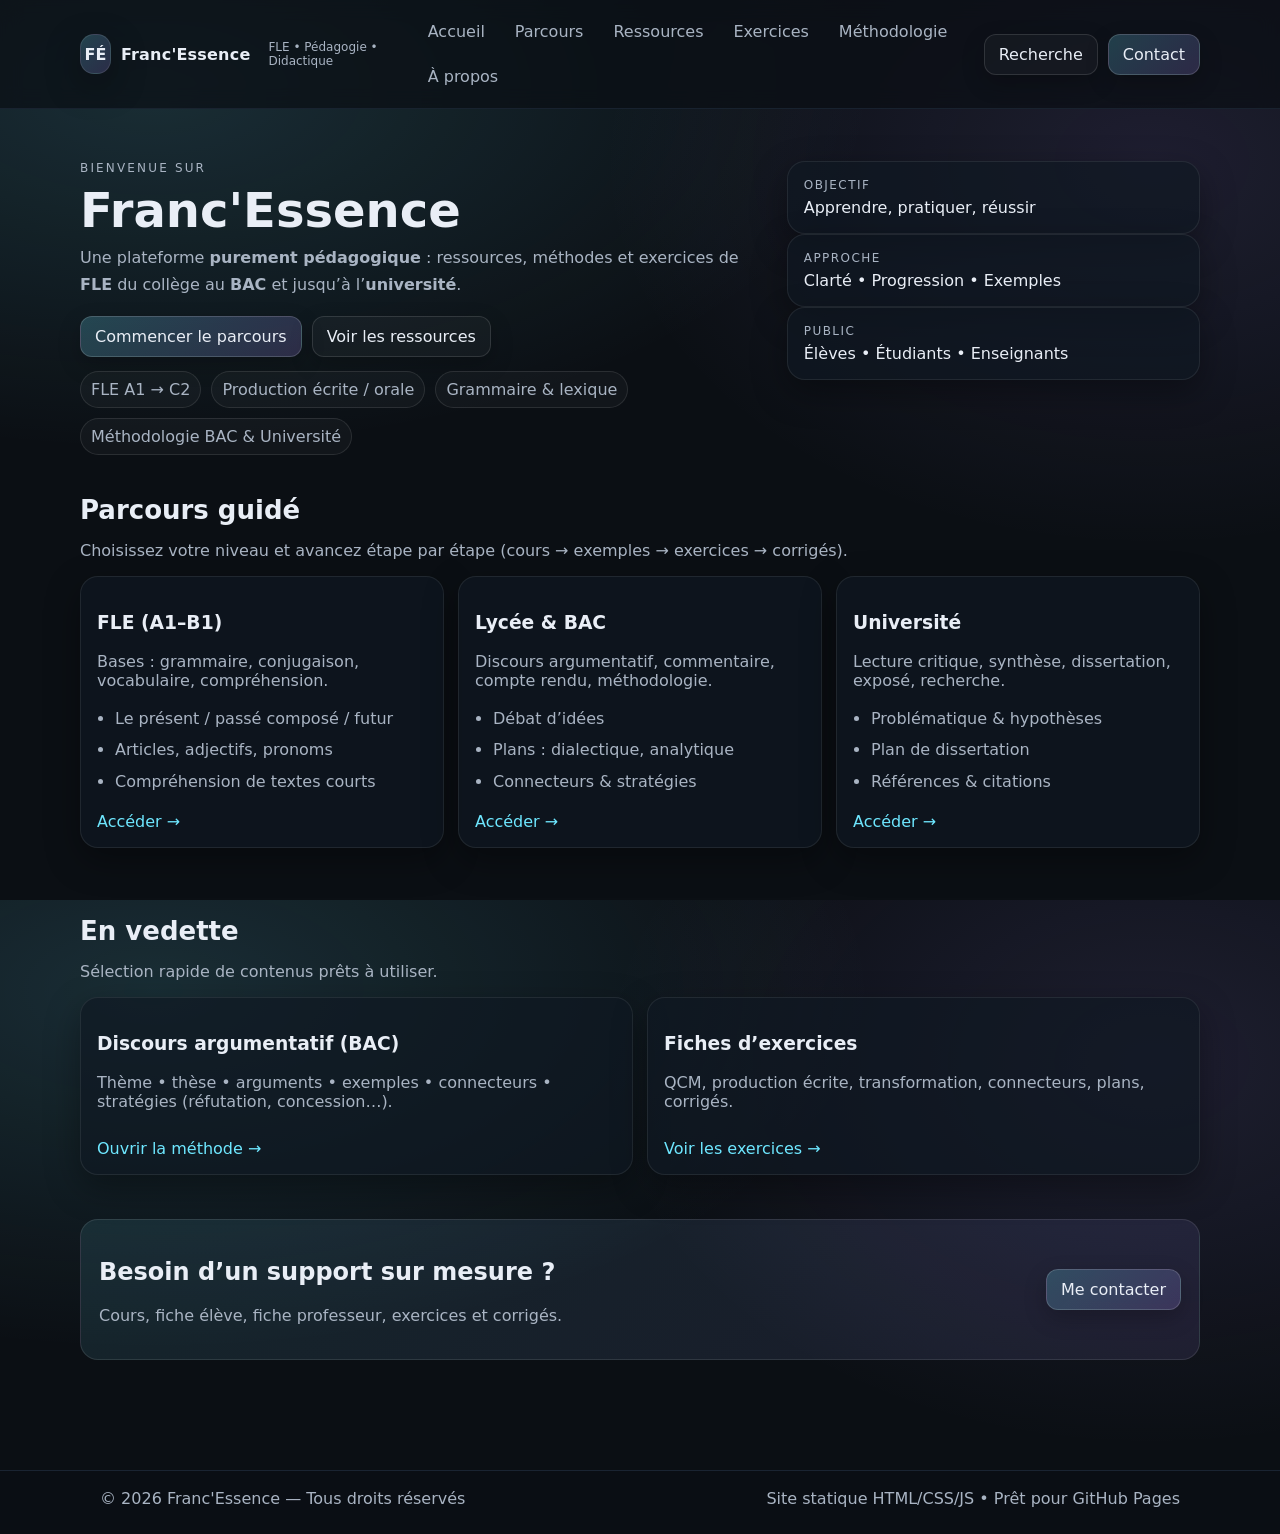
==== index.html @ eefc2ec2 "Add files via upload" ====
<!doctype html>
<html lang="fr">
<head>
  <meta charset="utf-8" />
  <meta name="viewport" content="width=device-width, initial-scale=1" />
  <title>Franc'Essence</title>
  <meta name="description" content="Franc'Essence — Ressources pédagogiques et didactiques de FLE du collège au BAC et jusqu’à l’université." />
  <link rel="stylesheet" href="styles.css" />

</head>
<body>
<a class="skip" href="#main">Aller au contenu</a>

<header class="header">
  <div class="container header__inner">
    <a class="brand" href="index.html" aria-label="Franc'Essence accueil">
      <span class="brand__logo" aria-hidden="true">FÉ</span>
      <span class="brand__name">Franc'Essence</span>
      <span class="brand__tag">FLE • Pédagogie • Didactique</span>
    </a>

    <nav class="nav" aria-label="Navigation principale">
      <a href="index.html">Accueil</a>
      <a href="parcours.html">Parcours</a>
      <a href="ressources.html">Ressources</a>
      <a href="exercices.html">Exercices</a>
      <a href="methodologie.html">Méthodologie</a>
      <a href="apropos.html">À propos</a>
    </nav>

    <div class="actions">
      <a class="btn btn--ghost" href="recherche.html">Recherche</a>
      <a class="btn btn--primary" href="contact.html">Contact</a>
    </div>
  </div>
</header>


<main id="main" class="container main">
  <section class="hero">
    <div class="hero__left">
      <p class="kicker">Bienvenue sur</p>
      <h1 class="hero__title">Franc'Essence</h1>
      <p class="hero__subtitle">
        Une plateforme <strong>purement pédagogique</strong> : ressources, méthodes et exercices de <strong>FLE</strong>
        du collège au <strong>BAC</strong> et jusqu’à l’<strong>université</strong>.
      </p>

      <div class="hero__buttons">
        <a class="btn btn--primary" href="parcours.html">Commencer le parcours</a>
        <a class="btn btn--ghost" href="ressources.html">Voir les ressources</a>
      </div>

      <div class="chips">
        <span class="chip">FLE A1 → C2</span>
        <span class="chip">Production écrite / orale</span>
        <span class="chip">Grammaire & lexique</span>
        <span class="chip">Méthodologie BAC & Université</span>
      </div>
    </div>

    <div class="hero__right" aria-hidden="true">
      <div class="card stat">
        <div class="stat__k">Objectif</div>
        <div class="stat__v">Apprendre, pratiquer, réussir</div>
      </div>
      <div class="card stat">
        <div class="stat__k">Approche</div>
        <div class="stat__v">Clarté • Progression • Exemples</div>
      </div>
      <div class="card stat">
        <div class="stat__k">Public</div>
        <div class="stat__v">Élèves • Étudiants • Enseignants</div>
      </div>
    </div>
  </section>

  <section class="section">
    <div class="section__head">
      <h2>Parcours guidé</h2>
      <p class="muted">Choisissez votre niveau et avancez étape par étape (cours → exemples → exercices → corrigés).</p>
    </div>

    <div class="grid grid--3">
      <article class="card">
        <h3>FLE (A1–B1)</h3>
        <p class="muted">Bases : grammaire, conjugaison, vocabulaire, compréhension.</p>
        <ul class="list">
          <li>Le présent / passé composé / futur</li>
          <li>Articles, adjectifs, pronoms</li>
          <li>Compréhension de textes courts</li>
        </ul>
        <a class="link" href="parcours.html#fle">Accéder →</a>
      </article>

      <article class="card">
        <h3>Lycée & BAC</h3>
        <p class="muted">Discours argumentatif, commentaire, compte rendu, méthodologie.</p>
        <ul class="list">
          <li>Débat d’idées</li>
          <li>Plans : dialectique, analytique</li>
          <li>Connecteurs & stratégies</li>
        </ul>
        <a class="link" href="parcours.html#bac">Accéder →</a>
      </article>

      <article class="card">
        <h3>Université</h3>
        <p class="muted">Lecture critique, synthèse, dissertation, exposé, recherche.</p>
        <ul class="list">
          <li>Problématique & hypothèses</li>
          <li>Plan de dissertation</li>
          <li>Références & citations</li>
        </ul>
        <a class="link" href="parcours.html#univ">Accéder →</a>
      </article>
    </div>
  </section>

  <section class="section">
    <div class="section__head">
      <h2>En vedette</h2>
      <p class="muted">Sélection rapide de contenus prêts à utiliser.</p>
    </div>

    <div class="grid grid--2">
      <article class="card">
        <h3>Discours argumentatif (BAC)</h3>
        <p class="muted">Thème • thèse • arguments • exemples • connecteurs • stratégies (réfutation, concession…).</p>
        <a class="link" href="methodologie.html#argumentation">Ouvrir la méthode →</a>
      </article>
      <article class="card">
        <h3>Fiches d’exercices</h3>
        <p class="muted">QCM, production écrite, transformation, connecteurs, plans, corrigés.</p>
        <a class="link" href="exercices.html">Voir les exercices →</a>
      </article>
    </div>
  </section>

  <section class="cta">
    <div class="cta__inner">
      <div>
        <h2>Besoin d’un support sur mesure ?</h2>
        <p class="muted">Cours, fiche élève, fiche professeur, exercices et corrigés.</p>
      </div>
      <a class="btn btn--primary" href="contact.html">Me contacter</a>
    </div>
  </section>
</main>


<footer class="footer">
  <div class="container footer__inner">
    <div class="muted">© <span id="year"></span> Franc'Essence — Tous droits réservés</div>
    <div class="muted">Site statique HTML/CSS/JS • Prêt pour GitHub Pages</div>
  </div>
</footer>
<script src="script.js"></script>

</body>
</html>
---- styles.css ----
/* Franc'Essence — clean educational static site */
:root{
  --bg:#0b0f14;
  --card: rgba(16,24,35,.68);
  --text:#e9eef6;
  --muted:#a9b4c3;
  --line:#1f2a3a;
  --accent:#6ee7ff;
  --accent2:#a78bfa;
  --shadow: 0 12px 34px rgba(0,0,0,.35);
  --radius: 18px;
}

*{box-sizing:border-box}
html,body{height:100%}
body{
  margin:0;
  font-family: system-ui, -apple-system, Segoe UI, Roboto, Arial, sans-serif;
  background:
    radial-gradient(1200px 600px at 12% 10%, rgba(110,231,255,.14), transparent 60%),
    radial-gradient(1000px 700px at 90% 18%, rgba(167,139,250,.12), transparent 55%),
    var(--bg);
  color:var(--text);
}
a{color:inherit}
.container{max-width:1120px; margin:0 auto; padding:0 20px}
.skip{position:absolute; left:-999px; top:auto; width:1px; height:1px; overflow:hidden}
.skip:focus{left:20px; top:20px; width:auto; height:auto; padding:10px 12px; background:#000; border-radius:10px}

.header{
  position:sticky; top:0; z-index:20;
  background: rgba(11,15,20,.70);
  backdrop-filter: blur(10px);
  border-bottom: 1px solid rgba(31,42,58,.70);
}
.header__inner{display:flex; align-items:center; justify-content:space-between; gap:14px; padding:14px 0}

.brand{display:flex; align-items:center; gap:10px; text-decoration:none}
.brand__logo{
  width:40px; height:40px; border-radius:14px;
  display:grid; place-items:center;
  background: linear-gradient(135deg, rgba(110,231,255,.22), rgba(167,139,250,.20));
  border:1px solid rgba(255,255,255,.10);
  box-shadow: var(--shadow);
  font-weight:800;
}
.brand__name{font-weight:800; letter-spacing:.2px}
.brand__tag{color:var(--muted); font-size:12px; margin-left:8px}

.nav{display:flex; gap:10px; flex-wrap:wrap}
.nav a{
  color:var(--muted);
  text-decoration:none;
  padding:8px 10px;
  border-radius:999px;
}
.nav a:hover{color:var(--text); background:rgba(255,255,255,.06)}

.actions{display:flex; gap:10px; align-items:center}

.btn{
  display:inline-flex; align-items:center; justify-content:center;
  padding:10px 14px;
  border-radius:12px;
  border:1px solid rgba(255,255,255,.12);
  background: rgba(255,255,255,.06);
  color:var(--text);
  text-decoration:none;
  cursor:pointer;
  box-shadow: 0 8px 22px rgba(0,0,0,.22);
  transition: transform .12s ease;
}
.btn--primary{
  background: linear-gradient(135deg, rgba(110,231,255,.22), rgba(167,139,250,.20));
  border-color: rgba(255,255,255,.16);
}
.btn--ghost{background: rgba(255,255,255,.03)}
.btn:hover{transform: translateY(-1px)}

.main{padding: 26px 0 70px}

.kicker{color:var(--muted); text-transform:uppercase; letter-spacing:.18em; font-size:12px; margin:0 0 10px}
.hero{
  display:grid;
  grid-template-columns: 1.25fr .75fr;
  gap:18px;
  padding: 26px 0 6px;
}
.hero__title{font-size:48px; line-height:1.05; margin:0 0 10px}
.hero__subtitle{color:var(--muted); font-size:16px; line-height:1.65; margin:0}
.hero__buttons{display:flex; gap:10px; flex-wrap:wrap; margin-top:18px}

.chips{display:flex; gap:10px; flex-wrap:wrap; margin-top:14px}
.chip{
  display:inline-flex;
  padding:8px 10px;
  border-radius:999px;
  border:1px solid rgba(255,255,255,.10);
  background: rgba(255,255,255,.03);
  color:var(--muted);
}

.card{
  background: var(--card);
  border:1px solid rgba(255,255,255,.08);
  border-radius: var(--radius);
  padding:16px;
  box-shadow: var(--shadow);
}
.stat__k{color:var(--muted); font-size:12px; text-transform:uppercase; letter-spacing:.12em}
.stat__v{margin-top:6px; font-size:16px}

.section{padding: 34px 0}
.section__head h1, .section__head h2{margin:0 0 6px}
.section__head h1{font-size:34px}
.section__head h2{font-size:26px}
.muted{color:var(--muted)}
.big{font-size:18px}
.small{font-size:12px}

.grid{display:grid; gap:14px}
.grid--2{grid-template-columns: repeat(2, minmax(0,1fr))}
.grid--3{grid-template-columns: repeat(3, minmax(0,1fr))}

.list{margin:10px 0 0; padding-left:18px; color:var(--muted); line-height:1.6}
.list li{margin:6px 0}

.link{
  display:inline-flex; margin-top:12px;
  color: var(--accent);
  text-decoration:none;
}
.link:hover{color:var(--text)}

.cta{padding: 10px 0 40px}
.cta__inner{
  display:flex; justify-content:space-between; align-items:center; gap:14px;
  padding:18px;
  border-radius: var(--radius);
  border:1px solid rgba(255,255,255,.10);
  background: linear-gradient(135deg, rgba(110,231,255,.10), rgba(167,139,250,.10));
}

.form label{display:grid; gap:6px; margin:10px 0; color:var(--muted)}
input, textarea{
  width:100%;
  padding:11px 12px;
  border-radius:12px;
  border:1px solid rgba(255,255,255,.12);
  background: rgba(0,0,0,.15);
  color:var(--text);
  outline:none;
}
input:focus, textarea:focus{border-color: rgba(110,231,255,.55)}
pre.canevas{
  white-space: pre-wrap;
  background: rgba(0,0,0,.18);
  border:1px solid rgba(255,255,255,.08);
  border-radius: 14px;
  padding:14px;
  color: #d7deea;
  line-height:1.55;
  overflow:auto;
}
.tabs{display:flex; gap:10px; flex-wrap:wrap}
.tab{
  padding:9px 12px;
  border-radius:999px;
  border:1px solid rgba(255,255,255,.10);
  background: rgba(255,255,255,.03);
  color: var(--muted);
  text-decoration:none;
}
.tab:hover{color: var(--text); background: rgba(255,255,255,.06)}
.toc a{color: var(--accent)}
.search{display:grid; gap:8px}
.results{margin-top:12px; line-height:1.6}

.footer{
  border-top:1px solid rgba(31,42,58,.80);
  background: rgba(11,15,20,.45);
  padding:18px 0 26px;
}
.footer__inner{display:flex; justify-content:space-between; gap:10px; flex-wrap:wrap}

@media (max-width: 920px){
  .hero{grid-template-columns:1fr}
  .grid--3{grid-template-columns:1fr}
}
@media (max-width: 760px){
  .grid--2{grid-template-columns:1fr}
  .nav{display:none}
  .brand__tag{display:none}
}
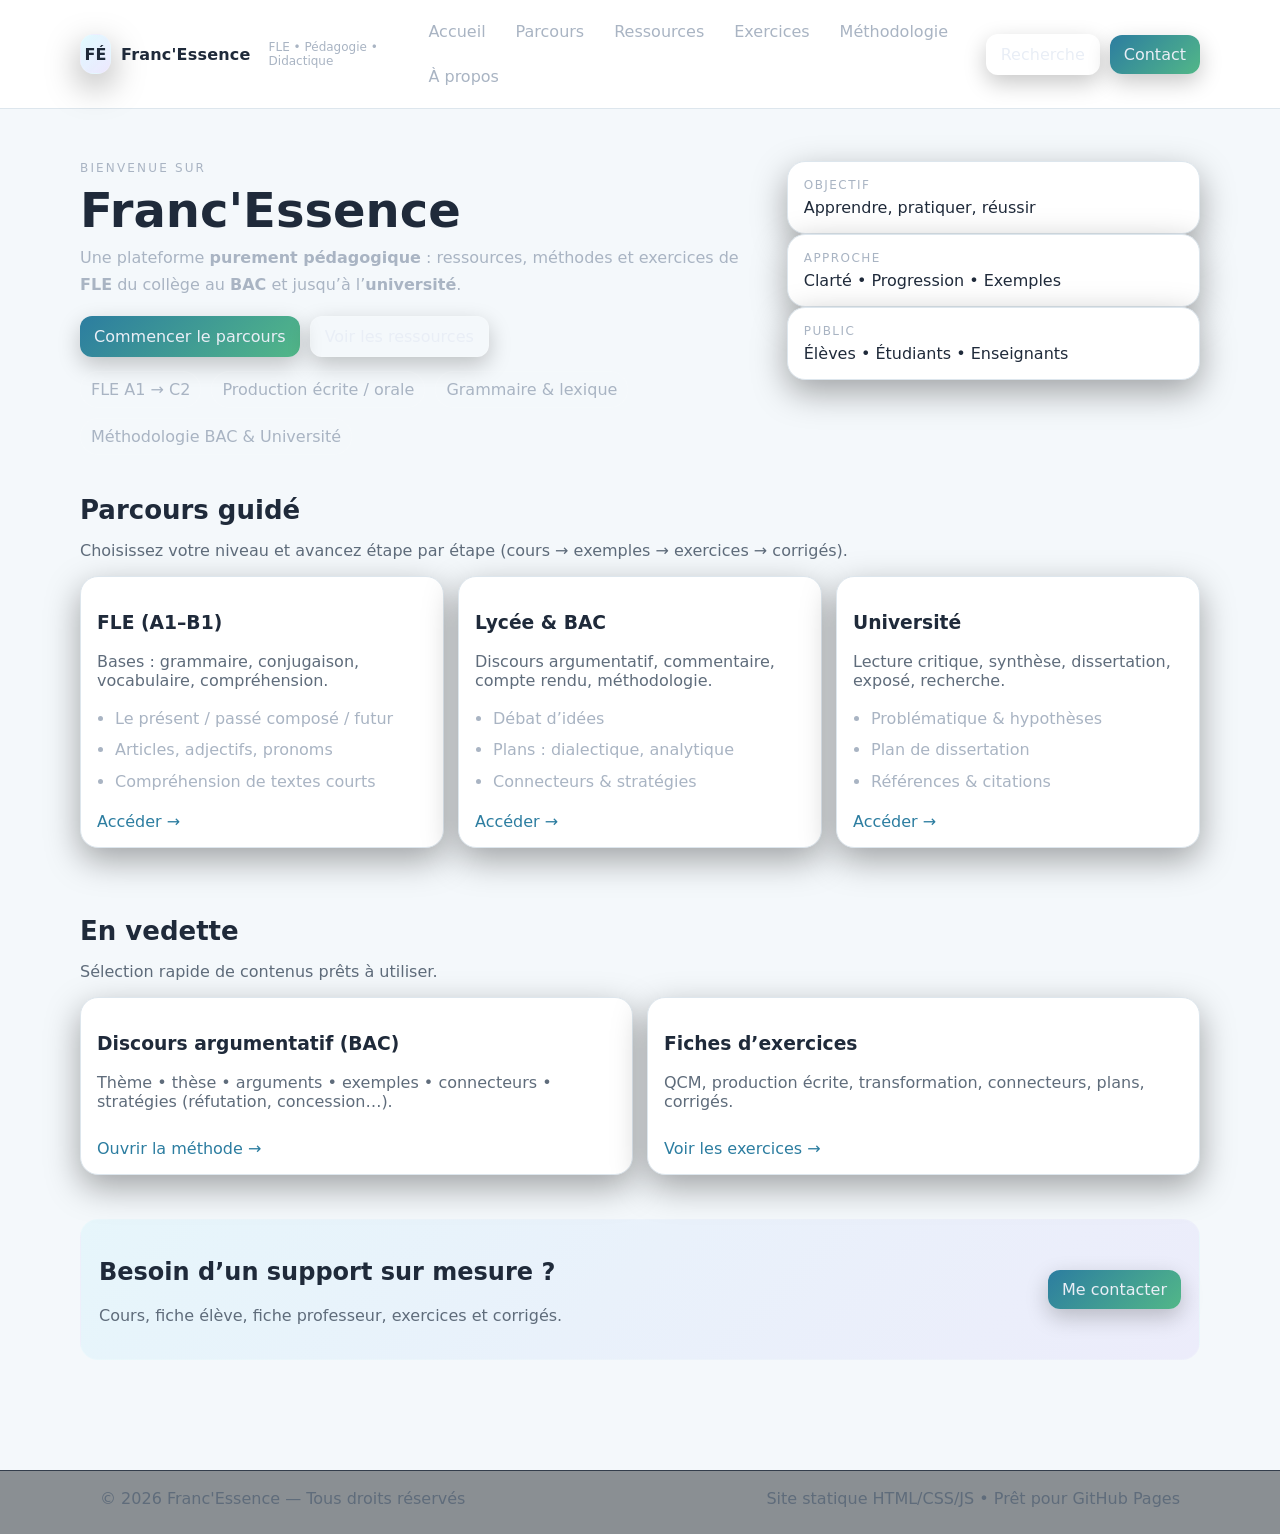
==== commit fe73d065: "Update index.html" ====
--- a/index.html
+++ b/index.html
@@ -1,11 +1,31 @@
 <!doctype html>
-<html lang="fr">
+<html lang="fr"><style>
+body{
+  background:#f4f8fb;
+  color:#1f2a3a;
+}
+.header{
+  background:#ffffff;
+  border-bottom:1px solid #dde6ed;
+}
+.card{
+  background:#ffffff;
+  border:1px solid #dde6ed;
+}
+.link{
+  color:#2c7da0;
+}
+.btn--primary{
+  background:linear-gradient(135deg,#2c7da0,#52b788);
+}
+</style>
 <head>
   <meta charset="utf-8" />
   <meta name="viewport" content="width=device-width, initial-scale=1" />
   <title>Franc'Essence</title>
   <meta name="description" content="Franc'Essence — Ressources pédagogiques et didactiques de FLE du collège au BAC et jusqu’à l’université." />
   <link rel="stylesheet" href="styles.css" />
+  <link rel="stylesheet" href="override.css" />
 
 </head>
 <body>
--- a/override.css
+++ b/override.css
@@ -0,0 +1,19 @@
+/* Franc'Essence — surcouche claire */
+body{
+  background:#f4f8fb !important;
+  color:#1f2a3a !important;
+}
+.header{
+  background:#ffffff !important;
+  border-bottom:1px solid #dde6ed !important;
+}
+.card{
+  background:#ffffff !important;
+  border:1px solid #dde6ed !important;
+}
+.muted{ color:#5f6c7b !important; }
+.link{ color:#2c7da0 !important; }
+.btn--primary{
+  background:linear-gradient(135deg,#2c7da0,#52b788) !important;
+  border:none !important;
+}
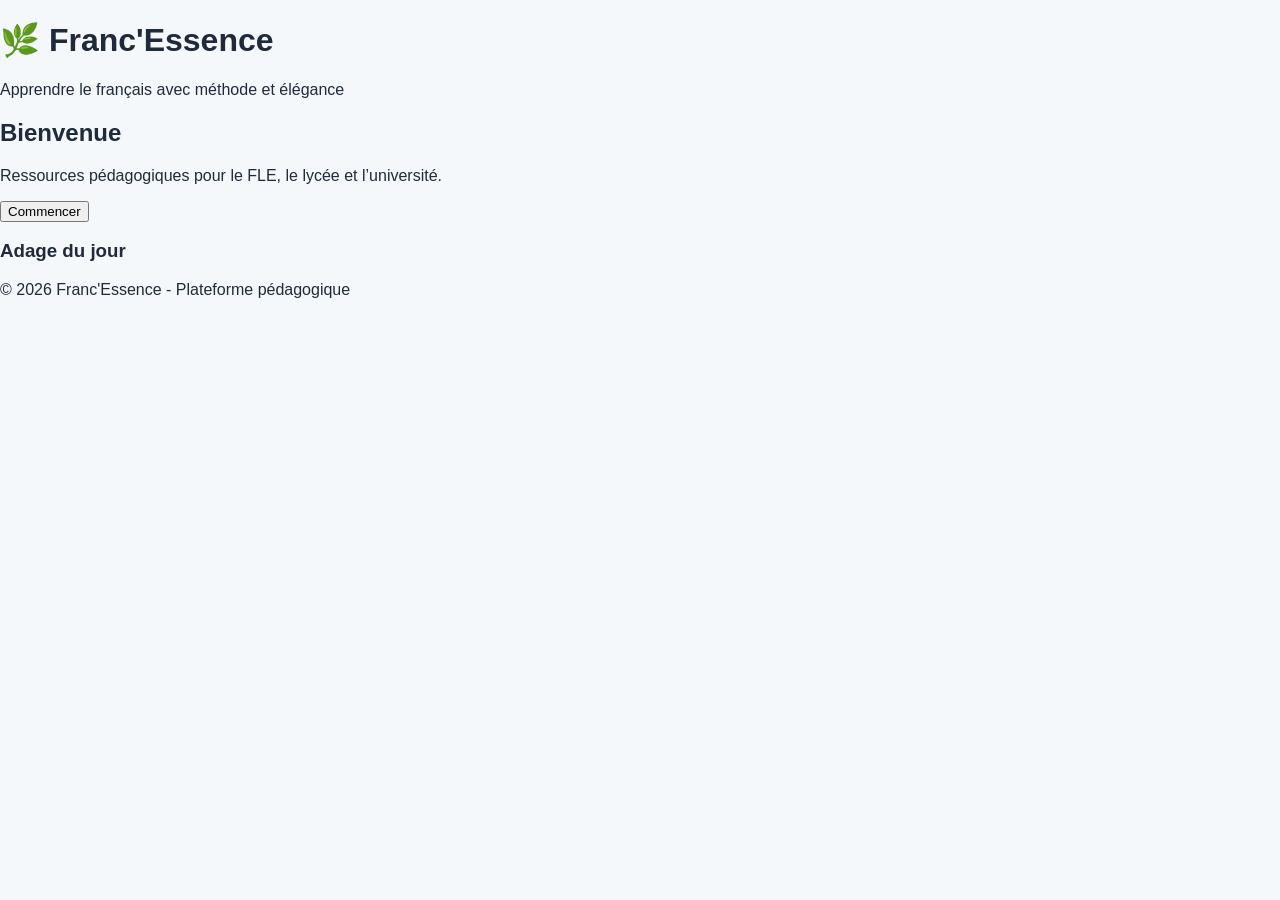
==== commit 421c753f: "Update index.html" ====
--- a/index.html
+++ b/index.html
@@ -1,181 +1,34 @@
-<!doctype html>
-<html lang="fr"><style>
-body{
-  background:#f4f8fb;
-  color:#1f2a3a;
-}
-.header{
-  background:#ffffff;
-  border-bottom:1px solid #dde6ed;
-}
-.card{
-  background:#ffffff;
-  border:1px solid #dde6ed;
-}
-.link{
-  color:#2c7da0;
-}
-.btn--primary{
-  background:linear-gradient(135deg,#2c7da0,#52b788);
-}
-</style>
+<!DOCTYPE html>
+<html lang="fr">
 <head>
-  <meta charset="utf-8" />
-  <meta name="viewport" content="width=device-width, initial-scale=1" />
-  <title>Franc'Essence</title>
-  <meta name="description" content="Franc'Essence — Ressources pédagogiques et didactiques de FLE du collège au BAC et jusqu’à l’université." />
-  <link rel="stylesheet" href="styles.css" />
-  <link rel="stylesheet" href="override.css" />
+<meta charset="UTF-8">
+<meta name="viewport" content="width=device-width, initial-scale=1.0">
+<title>Franc'Essence</title>
+<link rel="stylesheet" href="styles.css">
+</head>
 
-</head>
 <body>
-<a class="skip" href="#main">Aller au contenu</a>
 
-<header class="header">
-  <div class="container header__inner">
-    <a class="brand" href="index.html" aria-label="Franc'Essence accueil">
-      <span class="brand__logo" aria-hidden="true">FÉ</span>
-      <span class="brand__name">Franc'Essence</span>
-      <span class="brand__tag">FLE • Pédagogie • Didactique</span>
-    </a>
-
-    <nav class="nav" aria-label="Navigation principale">
-      <a href="index.html">Accueil</a>
-      <a href="parcours.html">Parcours</a>
-      <a href="ressources.html">Ressources</a>
-      <a href="exercices.html">Exercices</a>
-      <a href="methodologie.html">Méthodologie</a>
-      <a href="apropos.html">À propos</a>
-    </nav>
-
-    <div class="actions">
-      <a class="btn btn--ghost" href="recherche.html">Recherche</a>
-      <a class="btn btn--primary" href="contact.html">Contact</a>
-    </div>
-  </div>
+<header>
+    <h1>🌿 Franc'Essence</h1>
+    <p class="slogan">Apprendre le français avec méthode et élégance</p>
 </header>
 
+<section class="hero">
+    <h2>Bienvenue</h2>
+    <p>Ressources pédagogiques pour le FLE, le lycée et l’université.</p>
+    <button>Commencer</button>
+</section>
 
-<main id="main" class="container main">
-  <section class="hero">
-    <div class="hero__left">
-      <p class="kicker">Bienvenue sur</p>
-      <h1 class="hero__title">Franc'Essence</h1>
-      <p class="hero__subtitle">
-        Une plateforme <strong>purement pédagogique</strong> : ressources, méthodes et exercices de <strong>FLE</strong>
-        du collège au <strong>BAC</strong> et jusqu’à l’<strong>université</strong>.
-      </p>
+<section class="adage">
+    <h3>Adage du jour</h3>
+    <p id="quote"></p>
+</section>
 
-      <div class="hero__buttons">
-        <a class="btn btn--primary" href="parcours.html">Commencer le parcours</a>
-        <a class="btn btn--ghost" href="ressources.html">Voir les ressources</a>
-      </div>
+<footer>
+    <p>© 2026 Franc'Essence - Plateforme pédagogique</p>
+</footer>
 
-      <div class="chips">
-        <span class="chip">FLE A1 → C2</span>
-        <span class="chip">Production écrite / orale</span>
-        <span class="chip">Grammaire & lexique</span>
-        <span class="chip">Méthodologie BAC & Université</span>
-      </div>
-    </div>
-
-    <div class="hero__right" aria-hidden="true">
-      <div class="card stat">
-        <div class="stat__k">Objectif</div>
-        <div class="stat__v">Apprendre, pratiquer, réussir</div>
-      </div>
-      <div class="card stat">
-        <div class="stat__k">Approche</div>
-        <div class="stat__v">Clarté • Progression • Exemples</div>
-      </div>
-      <div class="card stat">
-        <div class="stat__k">Public</div>
-        <div class="stat__v">Élèves • Étudiants • Enseignants</div>
-      </div>
-    </div>
-  </section>
-
-  <section class="section">
-    <div class="section__head">
-      <h2>Parcours guidé</h2>
-      <p class="muted">Choisissez votre niveau et avancez étape par étape (cours → exemples → exercices → corrigés).</p>
-    </div>
-
-    <div class="grid grid--3">
-      <article class="card">
-        <h3>FLE (A1–B1)</h3>
-        <p class="muted">Bases : grammaire, conjugaison, vocabulaire, compréhension.</p>
-        <ul class="list">
-          <li>Le présent / passé composé / futur</li>
-          <li>Articles, adjectifs, pronoms</li>
-          <li>Compréhension de textes courts</li>
-        </ul>
-        <a class="link" href="parcours.html#fle">Accéder →</a>
-      </article>
-
-      <article class="card">
-        <h3>Lycée & BAC</h3>
-        <p class="muted">Discours argumentatif, commentaire, compte rendu, méthodologie.</p>
-        <ul class="list">
-          <li>Débat d’idées</li>
-          <li>Plans : dialectique, analytique</li>
-          <li>Connecteurs & stratégies</li>
-        </ul>
-        <a class="link" href="parcours.html#bac">Accéder →</a>
-      </article>
-
-      <article class="card">
-        <h3>Université</h3>
-        <p class="muted">Lecture critique, synthèse, dissertation, exposé, recherche.</p>
-        <ul class="list">
-          <li>Problématique & hypothèses</li>
-          <li>Plan de dissertation</li>
-          <li>Références & citations</li>
-        </ul>
-        <a class="link" href="parcours.html#univ">Accéder →</a>
-      </article>
-    </div>
-  </section>
-
-  <section class="section">
-    <div class="section__head">
-      <h2>En vedette</h2>
-      <p class="muted">Sélection rapide de contenus prêts à utiliser.</p>
-    </div>
-
-    <div class="grid grid--2">
-      <article class="card">
-        <h3>Discours argumentatif (BAC)</h3>
-        <p class="muted">Thème • thèse • arguments • exemples • connecteurs • stratégies (réfutation, concession…).</p>
-        <a class="link" href="methodologie.html#argumentation">Ouvrir la méthode →</a>
-      </article>
-      <article class="card">
-        <h3>Fiches d’exercices</h3>
-        <p class="muted">QCM, production écrite, transformation, connecteurs, plans, corrigés.</p>
-        <a class="link" href="exercices.html">Voir les exercices →</a>
-      </article>
-    </div>
-  </section>
-
-  <section class="cta">
-    <div class="cta__inner">
-      <div>
-        <h2>Besoin d’un support sur mesure ?</h2>
-        <p class="muted">Cours, fiche élève, fiche professeur, exercices et corrigés.</p>
-      </div>
-      <a class="btn btn--primary" href="contact.html">Me contacter</a>
-    </div>
-  </section>
-</main>
-
-
-<footer class="footer">
-  <div class="container footer__inner">
-    <div class="muted">© <span id="year"></span> Franc'Essence — Tous droits réservés</div>
-    <div class="muted">Site statique HTML/CSS/JS • Prêt pour GitHub Pages</div>
-  </div>
-</footer>
 <script src="script.js"></script>
-
 </body>
 </html>
--- a/styles.css
+++ b/styles.css
@@ -1,194 +1,49 @@
-/* Franc'Essence — clean educational static site */
-:root{
-  --bg:#0b0f14;
-  --card: rgba(16,24,35,.68);
-  --text:#e9eef6;
-  --muted:#a9b4c3;
-  --line:#1f2a3a;
-  --accent:#6ee7ff;
-  --accent2:#a78bfa;
-  --shadow: 0 12px 34px rgba(0,0,0,.35);
-  --radius: 18px;
+body{
+  margin:0;
+  font-family: Arial, sans-serif;
+  background:#f4f8fb;
+  color:#1f2a3a;
 }
 
-*{box-sizing:border-box}
-html,body{height:100%}
-body{
-  margin:0;
-  font-family: system-ui, -apple-system, Segoe UI, Roboto, Arial, sans-serif;
-  background:
-    radial-gradient(1200px 600px at 12% 10%, rgba(110,231,255,.14), transparent 60%),
-    radial-gradient(1000px 700px at 90% 18%, rgba(167,139,250,.12), transparent 55%),
-    var(--bg);
-  color:var(--text);
+.header{
+  background:#ffffff;
+  padding:15px 0;
+  border-bottom:1px solid #dde6ed;
 }
-a{color:inherit}
-.container{max-width:1120px; margin:0 auto; padding:0 20px}
-.skip{position:absolute; left:-999px; top:auto; width:1px; height:1px; overflow:hidden}
-.skip:focus{left:20px; top:20px; width:auto; height:auto; padding:10px 12px; background:#000; border-radius:10px}
 
-.header{
-  position:sticky; top:0; z-index:20;
-  background: rgba(11,15,20,.70);
-  backdrop-filter: blur(10px);
-  border-bottom: 1px solid rgba(31,42,58,.70);
+.nav a{
+  color:#1f2a3a;
+  text-decoration:none;
+  margin-right:15px;
 }
-.header__inner{display:flex; align-items:center; justify-content:space-between; gap:14px; padding:14px 0}
 
-.brand{display:flex; align-items:center; gap:10px; text-decoration:none}
-.brand__logo{
-  width:40px; height:40px; border-radius:14px;
-  display:grid; place-items:center;
-  background: linear-gradient(135deg, rgba(110,231,255,.22), rgba(167,139,250,.20));
-  border:1px solid rgba(255,255,255,.10);
-  box-shadow: var(--shadow);
-  font-weight:800;
-}
-.brand__name{font-weight:800; letter-spacing:.2px}
-.brand__tag{color:var(--muted); font-size:12px; margin-left:8px}
-
-.nav{display:flex; gap:10px; flex-wrap:wrap}
-.nav a{
-  color:var(--muted);
-  text-decoration:none;
-  padding:8px 10px;
-  border-radius:999px;
-}
-.nav a:hover{color:var(--text); background:rgba(255,255,255,.06)}
-
-.actions{display:flex; gap:10px; align-items:center}
-
-.btn{
-  display:inline-flex; align-items:center; justify-content:center;
-  padding:10px 14px;
-  border-radius:12px;
-  border:1px solid rgba(255,255,255,.12);
-  background: rgba(255,255,255,.06);
-  color:var(--text);
-  text-decoration:none;
-  cursor:pointer;
-  box-shadow: 0 8px 22px rgba(0,0,0,.22);
-  transition: transform .12s ease;
-}
-.btn--primary{
-  background: linear-gradient(135deg, rgba(110,231,255,.22), rgba(167,139,250,.20));
-  border-color: rgba(255,255,255,.16);
-}
-.btn--ghost{background: rgba(255,255,255,.03)}
-.btn:hover{transform: translateY(-1px)}
-
-.main{padding: 26px 0 70px}
-
-.kicker{color:var(--muted); text-transform:uppercase; letter-spacing:.18em; font-size:12px; margin:0 0 10px}
-.hero{
-  display:grid;
-  grid-template-columns: 1.25fr .75fr;
-  gap:18px;
-  padding: 26px 0 6px;
-}
-.hero__title{font-size:48px; line-height:1.05; margin:0 0 10px}
-.hero__subtitle{color:var(--muted); font-size:16px; line-height:1.65; margin:0}
-.hero__buttons{display:flex; gap:10px; flex-wrap:wrap; margin-top:18px}
-
-.chips{display:flex; gap:10px; flex-wrap:wrap; margin-top:14px}
-.chip{
-  display:inline-flex;
-  padding:8px 10px;
-  border-radius:999px;
-  border:1px solid rgba(255,255,255,.10);
-  background: rgba(255,255,255,.03);
-  color:var(--muted);
+.nav a:hover{
+  color:#2c7da0;
 }
 
 .card{
-  background: var(--card);
-  border:1px solid rgba(255,255,255,.08);
-  border-radius: var(--radius);
-  padding:16px;
-  box-shadow: var(--shadow);
+  background:#ffffff;
+  padding:20px;
+  border-radius:10px;
+  margin-bottom:20px;
+  border:1px solid #dde6ed;
 }
-.stat__k{color:var(--muted); font-size:12px; text-transform:uppercase; letter-spacing:.12em}
-.stat__v{margin-top:6px; font-size:16px}
 
-.section{padding: 34px 0}
-.section__head h1, .section__head h2{margin:0 0 6px}
-.section__head h1{font-size:34px}
-.section__head h2{font-size:26px}
-.muted{color:var(--muted)}
-.big{font-size:18px}
-.small{font-size:12px}
+.section{
+  margin:40px 0;
+}
 
-.grid{display:grid; gap:14px}
-.grid--2{grid-template-columns: repeat(2, minmax(0,1fr))}
-.grid--3{grid-template-columns: repeat(3, minmax(0,1fr))}
-
-.list{margin:10px 0 0; padding-left:18px; color:var(--muted); line-height:1.6}
-.list li{margin:6px 0}
-
-.link{
-  display:inline-flex; margin-top:12px;
-  color: var(--accent);
+.btn--primary{
+  background:#2c7da0;
+  color:white;
+  padding:10px 15px;
+  border-radius:6px;
   text-decoration:none;
 }
-.link:hover{color:var(--text)}
-
-.cta{padding: 10px 0 40px}
-.cta__inner{
-  display:flex; justify-content:space-between; align-items:center; gap:14px;
-  padding:18px;
-  border-radius: var(--radius);
-  border:1px solid rgba(255,255,255,.10);
-  background: linear-gradient(135deg, rgba(110,231,255,.10), rgba(167,139,250,.10));
-}
-
-.form label{display:grid; gap:6px; margin:10px 0; color:var(--muted)}
-input, textarea{
-  width:100%;
-  padding:11px 12px;
-  border-radius:12px;
-  border:1px solid rgba(255,255,255,.12);
-  background: rgba(0,0,0,.15);
-  color:var(--text);
-  outline:none;
-}
-input:focus, textarea:focus{border-color: rgba(110,231,255,.55)}
-pre.canevas{
-  white-space: pre-wrap;
-  background: rgba(0,0,0,.18);
-  border:1px solid rgba(255,255,255,.08);
-  border-radius: 14px;
-  padding:14px;
-  color: #d7deea;
-  line-height:1.55;
-  overflow:auto;
-}
-.tabs{display:flex; gap:10px; flex-wrap:wrap}
-.tab{
-  padding:9px 12px;
-  border-radius:999px;
-  border:1px solid rgba(255,255,255,.10);
-  background: rgba(255,255,255,.03);
-  color: var(--muted);
-  text-decoration:none;
-}
-.tab:hover{color: var(--text); background: rgba(255,255,255,.06)}
-.toc a{color: var(--accent)}
-.search{display:grid; gap:8px}
-.results{margin-top:12px; line-height:1.6}
 
 .footer{
-  border-top:1px solid rgba(31,42,58,.80);
-  background: rgba(11,15,20,.45);
-  padding:18px 0 26px;
+  background:#ffffff;
+  padding:20px;
+  text-align:center;
+  border-top:1px solid #dde6ed;
 }
-.footer__inner{display:flex; justify-content:space-between; gap:10px; flex-wrap:wrap}
-
-@media (max-width: 920px){
-  .hero{grid-template-columns:1fr}
-  .grid--3{grid-template-columns:1fr}
-}
-@media (max-width: 760px){
-  .grid--2{grid-template-columns:1fr}
-  .nav{display:none}
-  .brand__tag{display:none}
-}
